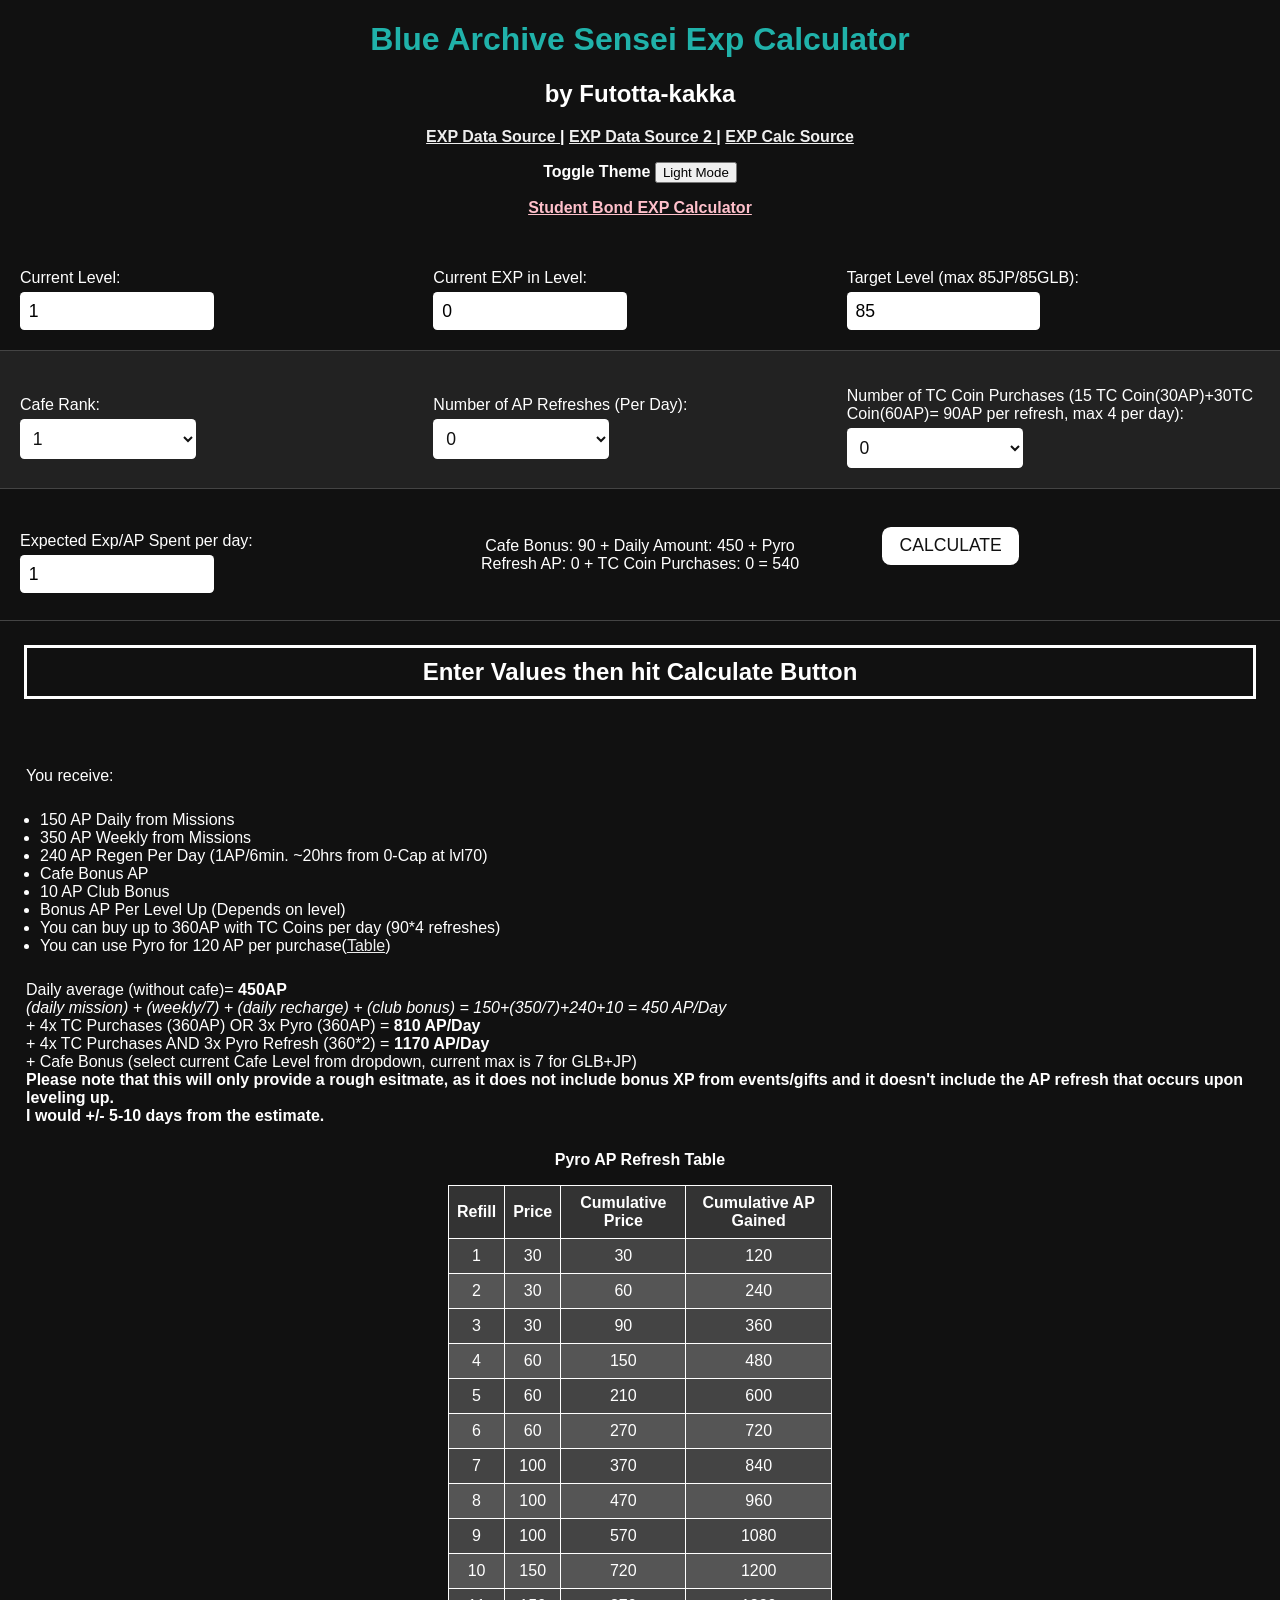
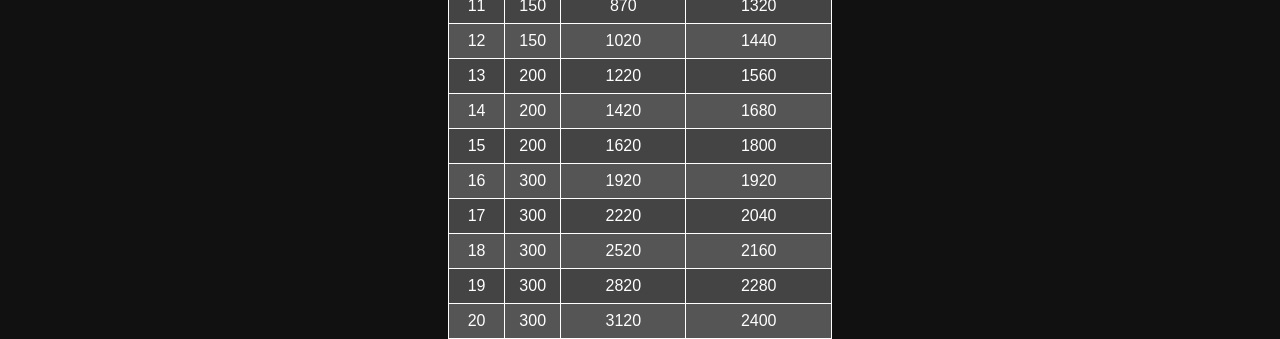
==== expcalc.html @ 9d9cb0b3 "Update expcalc.html" ====
<!DOCTYPE html>
<html>

<head>
   <meta charset="UTF-8">
   <title>BA Sensei Exp Calculator</title>
   <link id="theme-style" rel="stylesheet" type="text/css" href="css/darktheme.css">
   <link rel="apple-touch-icon" sizes="180x180" href="img/apple-touch-icon.png">
   <link rel="icon" type="image/png" sizes="32x32" href="img/favicon-32x32.png">
   <link rel="icon" type="image/png" sizes="16x16" href="img/favicon-16x16.png">
   <link rel="manifest" href="img/site.webmanifest">
</head>

<body>
   <h1 style="color: lightseagreen">Blue Archive Sensei Exp Calculator</h1>
   <h2>by Futotta-kakka</h2>
   <h3><a href="https://github.com/aizawey479/ba-data"> EXP Data Source </a> | <a href="https://bluearchive.wikiru.jp/?%E7%B5%8C%E9%A8%93%E5%80%A4%E8%A1%A8"> EXP Data Source 2 </a> | <a
         href="https://github.com/Futottakakka/bluearchive-expcalc/tree/main"> EXP Calc Source </a></h3>
   <h3>Toggle Theme <button id="theme-toggle">Light Mode</button></h3>
   <h3><a href="bondEXPCalc.html" style="color: pink">Student Bond EXP Calculator</a></h3>
   <form>
      <div class="form-group">
         <div>
            <label for="currentLevel">Current Level:</label>
            <input type="number" id="currentLevel" name="currentLevel" min="1" max="84" value="1">
         </div>
         <div>
            <label for="currentLevelExp">Current EXP in Level:</label>
            <input type="number" id="currentLevelExp" name="currentLevelExp" min="0" max="9459" value="0">
         </div>
         <div>
            <label for="targetLevel">Target Level (max 85JP/85GLB):</label>
            <input type="number" id="targetLevel" name="targetLevel" max="87" min="2" value="85">
         </div>
      </div>
      <div class="form-group">
         <div>
            <label for="cafeRank">Cafe Rank:</label>
            <select id="cafeRank" name="cafeRank" onchange="updateExpPerDay()">
               <option value="90">1</option>
               <option value="150">2</option>
               <option value="220">3</option>
               <option value="300">4</option>
               <option value="390">5</option>
               <option value="460">6</option>
               <option value="530">7</option>
               <option value="600">8 (current max)</option>
               <option value="670">9</option>
               <option value="740">10</option>
            </select>
         </div>
         <div>
            <label for="numApRefreshes">Number of AP Refreshes (Per Day):</label>
            <select id="numApRefreshes" name="numApRefreshes" onchange="updateExpPerDay()">
               <option value="0">0</option>
               <option value="120">1</option>
               <option value="240">2</option>
               <option value="360">3</option>
               <option value="480">4</option>
               <option value="600">5</option>
               <option value="720">6</option>
               <option value="840">7</option>
               <option value="960">8</option>
               <option value="1080">9</option>
               <option value="1200">10</option>
               <option value="1320">11</option>
               <option value="1440">12</option>
               <option value="1560">13</option>
               <option value="1680">14</option>
               <option value="1800">15</option>
               <option value="1920">16</option>
               <option value="2040">17</option>
               <option value="2160">18</option>
               <option value="2280">19</option>
               <option value="2400">20</option>
            </select>
         </div>
         <div>
            <label for="TCCoinAP">Number of TC Coin Purchases (15 TC Coin(30AP)+30TC Coin(60AP)= 90AP per refresh, max 4
               per day):</label>
            <select id="TCCoinAP" name="TCCoinAP" onchange="updateExpPerDay()">
               <option value="0">0</option>
               <option value="90">1</option>
               <option value="180">2</option>
               <option value="270">3</option>
               <option value="360">4</option>
            </select>
         </div>
      </div>
      <div class="form-group">
         <div>
            <label for="expPerDay">Expected Exp/AP Spent per day:</label>
            <input type="number" id="expPerDay" name="expPerDay" min="0" max="9999" value="1">
         </div>
         <div>
            <p id="calculationDetails"></p>
         </div>
         <div>
            <input type="button" value="Calculate" onclick="calculateXP()"></br>
         </div>
      </div>
      <p id="expNeeded"> <b> Enter Values then hit Calculate Button </b> </p>
      </br>
      <p id="details">
         You receive:
      <ul>
         <li>150 AP Daily from Missions</li>
         <li>350 AP Weekly from Missions</li>
         <li>240 AP Regen Per Day (1AP/6min. ~20hrs from 0-Cap at lvl70)</li>
         <li>Cafe Bonus AP</li>
         <li>10 AP Club Bonus</li>
         <li>Bonus AP Per Level Up (Depends on level)</li>
         <li>You can buy up to 360AP with TC Coins per day (90*4 refreshes)</li>
         <li> You can use Pyro for 120 AP per purchase(<a href="#pyro-ap-table">Table</a>)</li>
      </ul>
      </p>
      <p id="details">
         Daily average (without cafe)= <b>450AP</b></br>
         <i>(daily mission) + (weekly/7) + (daily recharge) + (club bonus) = 150+(350/7)+240+10 = 450 AP/Day</i> </br>
         + 4x TC Purchases (360AP) OR 3x Pyro (360AP) = <b>810 AP/Day</b> </br>
         + 4x TC Purchases AND 3x Pyro Refresh (360*2) = <b>1170 AP/Day</b></br>
         + Cafe Bonus (select current Cafe Level from dropdown, current max is 7 for GLB+JP)</b></br>
         <b>Please note that this will only provide a rough esitmate, as it does not include bonus XP from events/gifts
            and
            it doesn't include the AP refresh that occurs upon leveling up.</br>
            I would +/- 5-10 days from the estimate.</b>
      </p>
      <h3 id="pyro-ap-table"> Pyro AP Refresh Table </h3>
      <table>
         <thead>
            <tr>
               <th>Refill</th>
               <th>Price</th>
               <th>Cumulative Price</th>
               <th>Cumulative AP Gained</th>
            </tr>
         </thead>
         <tbody>
            <tr>
               <td>1</td>
               <td>30</td>
               <td>30</td>
               <td>120</td>
            </tr>
            <tr>
               <td>2</td>
               <td>30</td>
               <td>60</td>
               <td>240</td>
            </tr>
            <tr>
               <td>3</td>
               <td>30</td>
               <td>90</td>
               <td>360</td>
            </tr>
            <tr>
               <td>4</td>
               <td>60</td>
               <td>150</td>
               <td>480</td>
            </tr>
            <tr>
               <td>5</td>
               <td>60</td>
               <td>210</td>
               <td>600</td>
            </tr>
            <tr>
               <td>6</td>
               <td>60</td>
               <td>270</td>
               <td>720</td>
            </tr>
            <tr>
               <td>7</td>
               <td>100</td>
               <td>370</td>
               <td>840</td>
            </tr>
            <tr>
               <td>8</td>
               <td>100</td>
               <td>470</td>
               <td>960</td>
            </tr>
            <tr>
               <td>9</td>
               <td>100</td>
               <td>570</td>
               <td>1080</td>
            </tr>
            <tr>
               <td>10</td>
               <td>150</td>
               <td>720</td>
               <td>1200</td>
            </tr>
            <tr>
               <td>11</td>
               <td>150</td>
               <td>870</td>
               <td>1320</td>
            </tr>
            <tr>
               <td>12</td>
               <td>150</td>
               <td>1020</td>
               <td>1440</td>
            </tr>
            <tr>
               <td>13</td>
               <td>200</td>
               <td>1220</td>
               <td>1560</td>
            </tr>
            <tr>
               <td>14</td>
               <td>200</td>
               <td>1420</td>
               <td>1680</td>
            </tr>
            <tr>
               <td>15</td>
               <td>200</td>
               <td>1620</td>
               <td>1800</td>
            </tr>
            <tr>
               <td>16</td>
               <td>300</td>
               <td>1920</td>
               <td>1920</td>
            </tr>
            <tr>
               <td>17</td>
               <td>300</td>
               <td>2220</td>
               <td>2040</td>
            </tr>
            <tr>
               <td>18</td>
               <td>300</td>
               <td>2520</td>
               <td>2160</td>
            </tr>
            <tr>
               <td>19</td>
               <td>300</td>
               <td>2820</td>
               <td>2280</td>
            </tr>
            <tr>
               <td>20</td>
               <td>300</td>
               <td>3120</td>
               <td>2400</td>
            </tr>
         </tbody>
      </table>
   </form>
   <script src="scripts/calc.js"></script>
</body>

</html>
---- css/darktheme.css ----
body {
    background-color: #111;
    color: #fff;
    font-family: Arial, sans-serif;
    margin: 0;
    padding: 0;
    margin: 0 auto;
    max-width: 1280px;
}

select {
    font-size: 1.1em;
    padding: 0.5em;
    border: none;
    border-radius: 0.25em;
    background-color: #fff;
    color: #111;
    width: 10em;
    cursor: pointer;
}

.tab {
    padding: 10px;
    border: 1px solid #ccc;
    cursor: pointer;
}

.active {
    background-color: #ccc;
}

.content {
    display: none;
}

.content.active {
    display: block;
}

a {
    color: #eee
}

h1 {
    font-size: 2em;
    text-align: center;
}

h2 {
    font-size: 1.5em;
    text-align: center;
}

h3 {
    font-size: 1em;
    text-align: center;
}

h4 {
    font-size: .85em;
    text-align: center;
}

.form-group {
    display: flex;
    flex-direction: row;
    justify-content: space-between;
    align-items: center;
    border-bottom: 1px solid #444;
    padding: 20px 20px;
}

.form-group:nth-child(even) {
    background-color: #222;
}

.form-group>div {
    flex-basis: 33.33%;
}

.form-group label {
    display: block;
    margin-bottom: 5px;
}

label {
    display: inline-block;
    margin: 1em 0 0.5em;
}

input[type="number"] {
    border-radius: 0.25em;
    border: none;
    padding: 0.5em;
    font-size: 1.1em;
    width: 10em;
}

input[type="button"] {
    background-color: #fff;
    border: none;
    border-radius: 0.5em;
    color: #111;
    cursor: pointer;
    font-size: 1.1em;
    margin: 1em 2em 2em 2em;
    padding: 0.5em 1em;
    text-transform: uppercase;
}

input[type="button"]:hover {
    background-color: #ddd;
}

#expNeeded {
    font-size: 1.5em;
    margin: 1em;
    padding: 10px 10px 10px 10px;
    text-align: center;
    border: solid;
}

#details {
    font-size: 1em;
    margin: 1em;
    padding: 10px 10px 10px 10px
}

#calculationDetails {
    font-size: 1em;
    margin: 1em;
    padding: 10px 10px 10px 10px;
    text-align: center;
}

table {
    border-collapse: collapse;
    margin: 1rem 0;
    background-color: #444;
    color: #fff;
    width: 30%;
    margin: 0 auto;
}

th,
td {
    padding: 0.5rem;
    border: 1px solid #fff;
    text-align: center;
}

th {
    background-color: #333;
}

tr:nth-child(even) {
    background-color: #555;
}
.gift-item {
    text-align: center;
}
.gift-item img {
    display: block;
    margin: 0 auto;
}
.gift-item p {
    margin: 0;
}
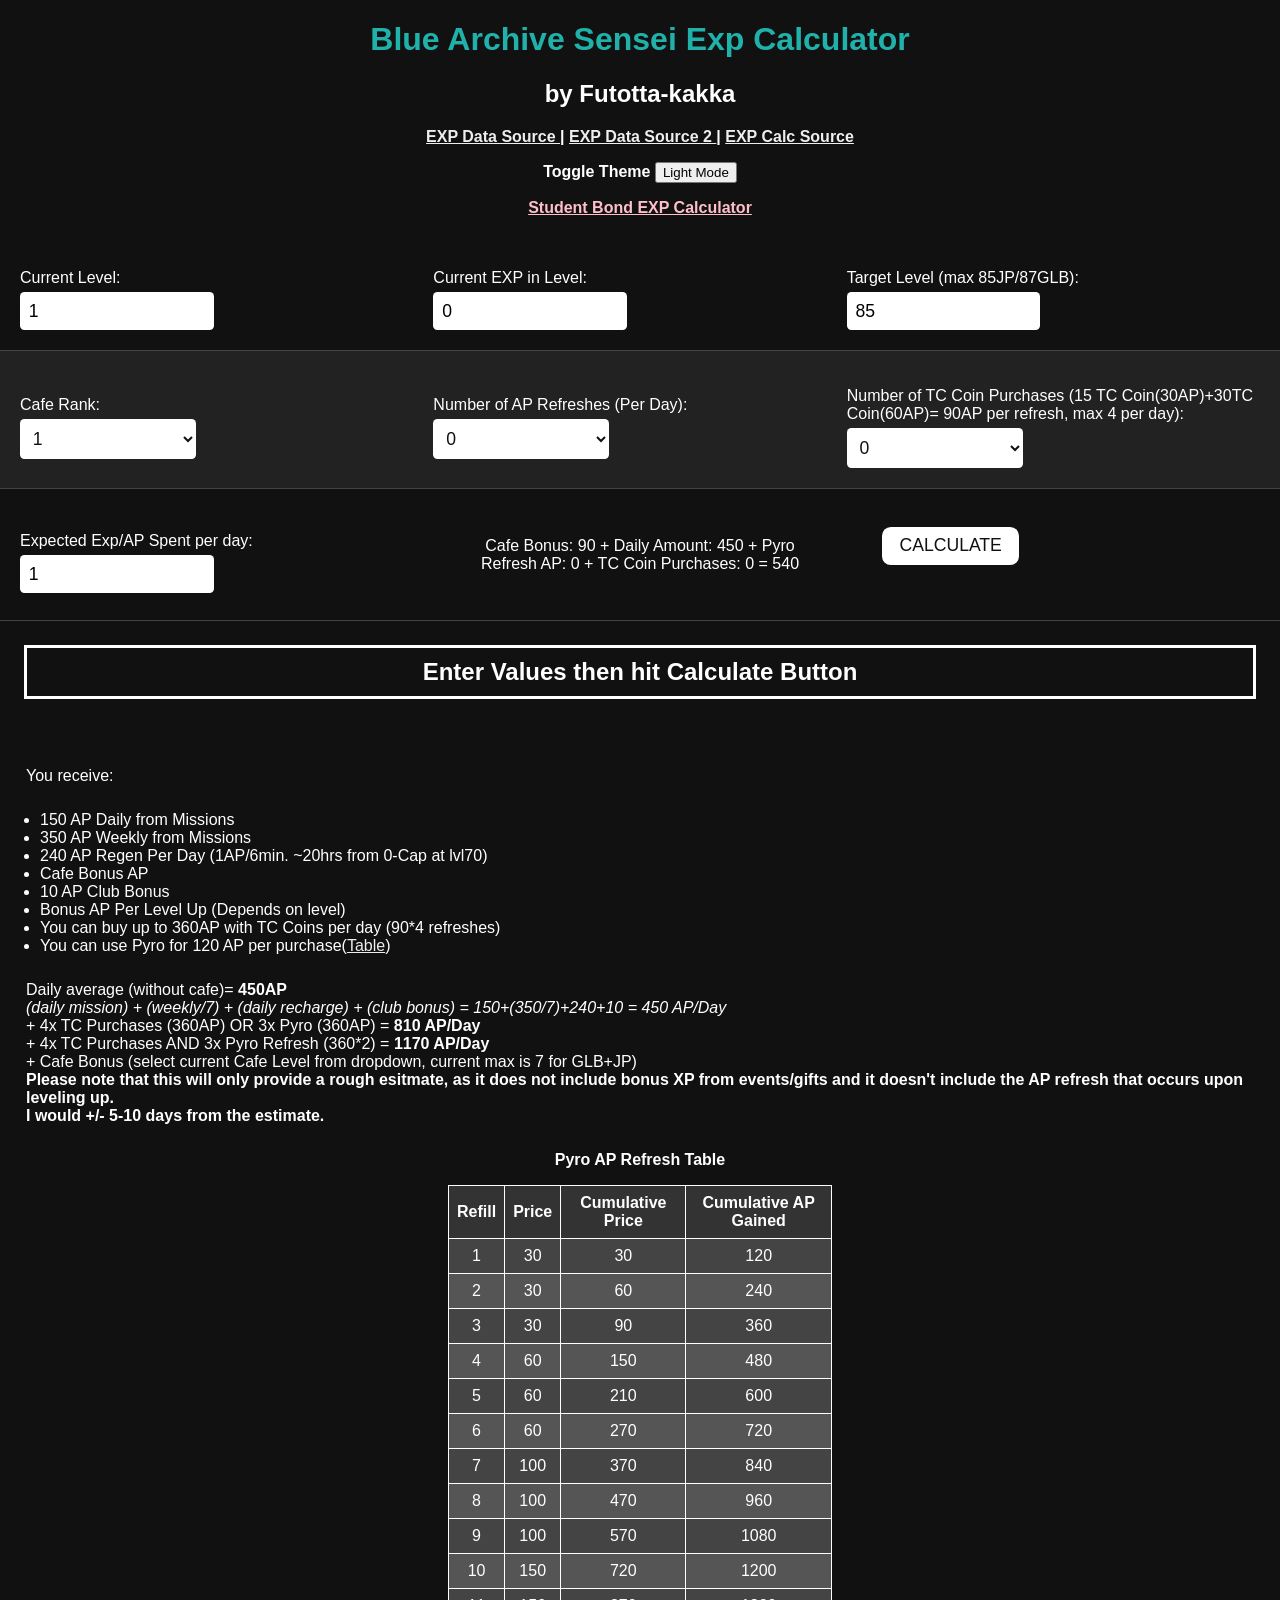
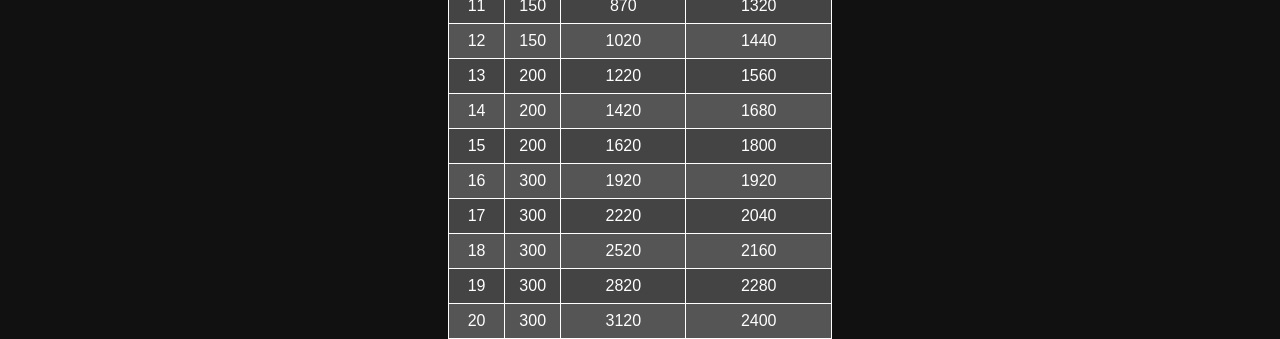
==== commit 039b5809: "Update expcalc.html" ====
--- a/expcalc.html
+++ b/expcalc.html
@@ -29,7 +29,7 @@
             <input type="number" id="currentLevelExp" name="currentLevelExp" min="0" max="9459" value="0">
          </div>
          <div>
-            <label for="targetLevel">Target Level (max 85JP/85GLB):</label>
+            <label for="targetLevel">Target Level (max 85JP/87GLB):</label>
             <input type="number" id="targetLevel" name="targetLevel" max="87" min="2" value="85">
          </div>
       </div>
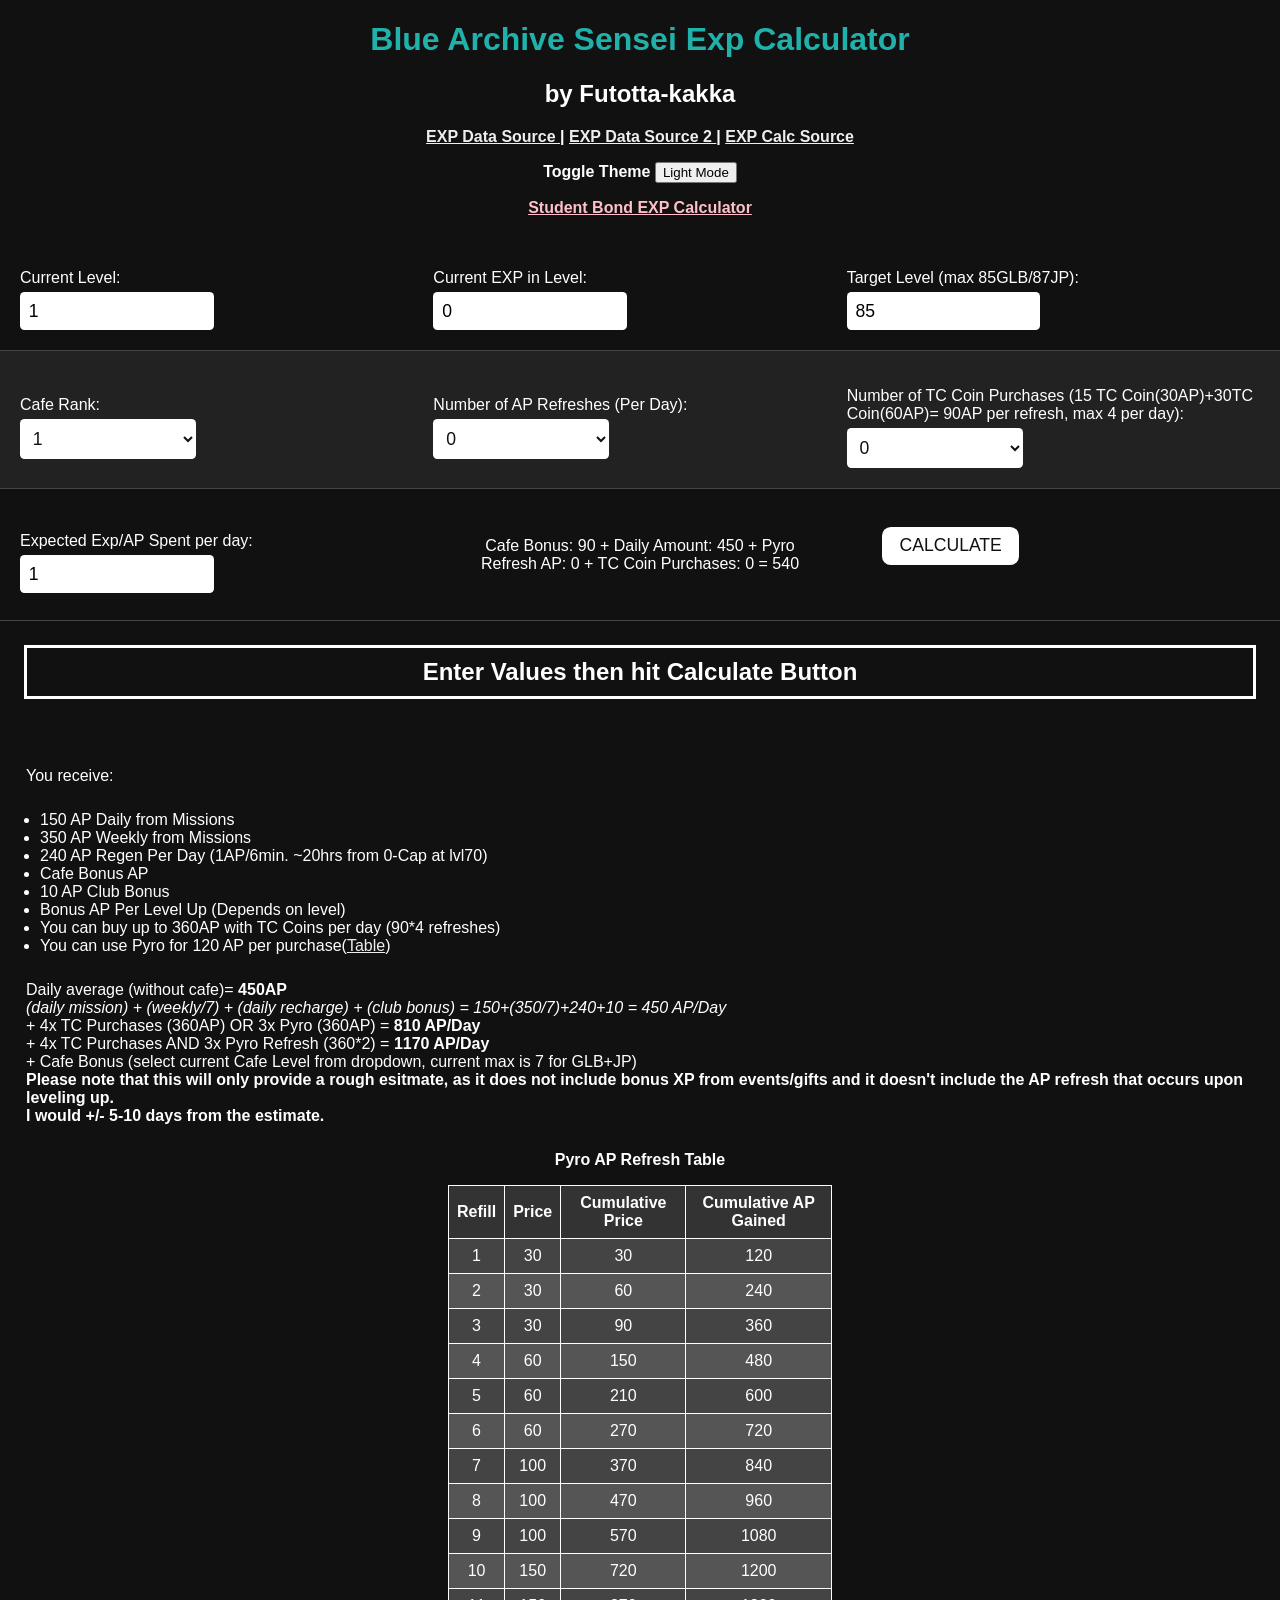
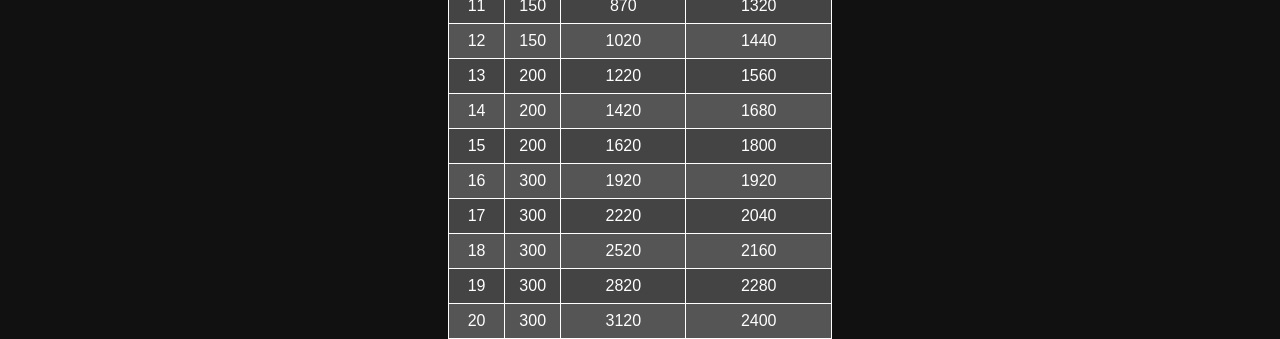
==== commit 06b1b2b7: "Update expcalc.html Dyslexia" ====
--- a/expcalc.html
+++ b/expcalc.html
@@ -29,7 +29,7 @@
             <input type="number" id="currentLevelExp" name="currentLevelExp" min="0" max="9459" value="0">
          </div>
          <div>
-            <label for="targetLevel">Target Level (max 85JP/87GLB):</label>
+            <label for="targetLevel">Target Level (max 85GLB/87JP):</label>
             <input type="number" id="targetLevel" name="targetLevel" max="87" min="2" value="85">
          </div>
       </div>
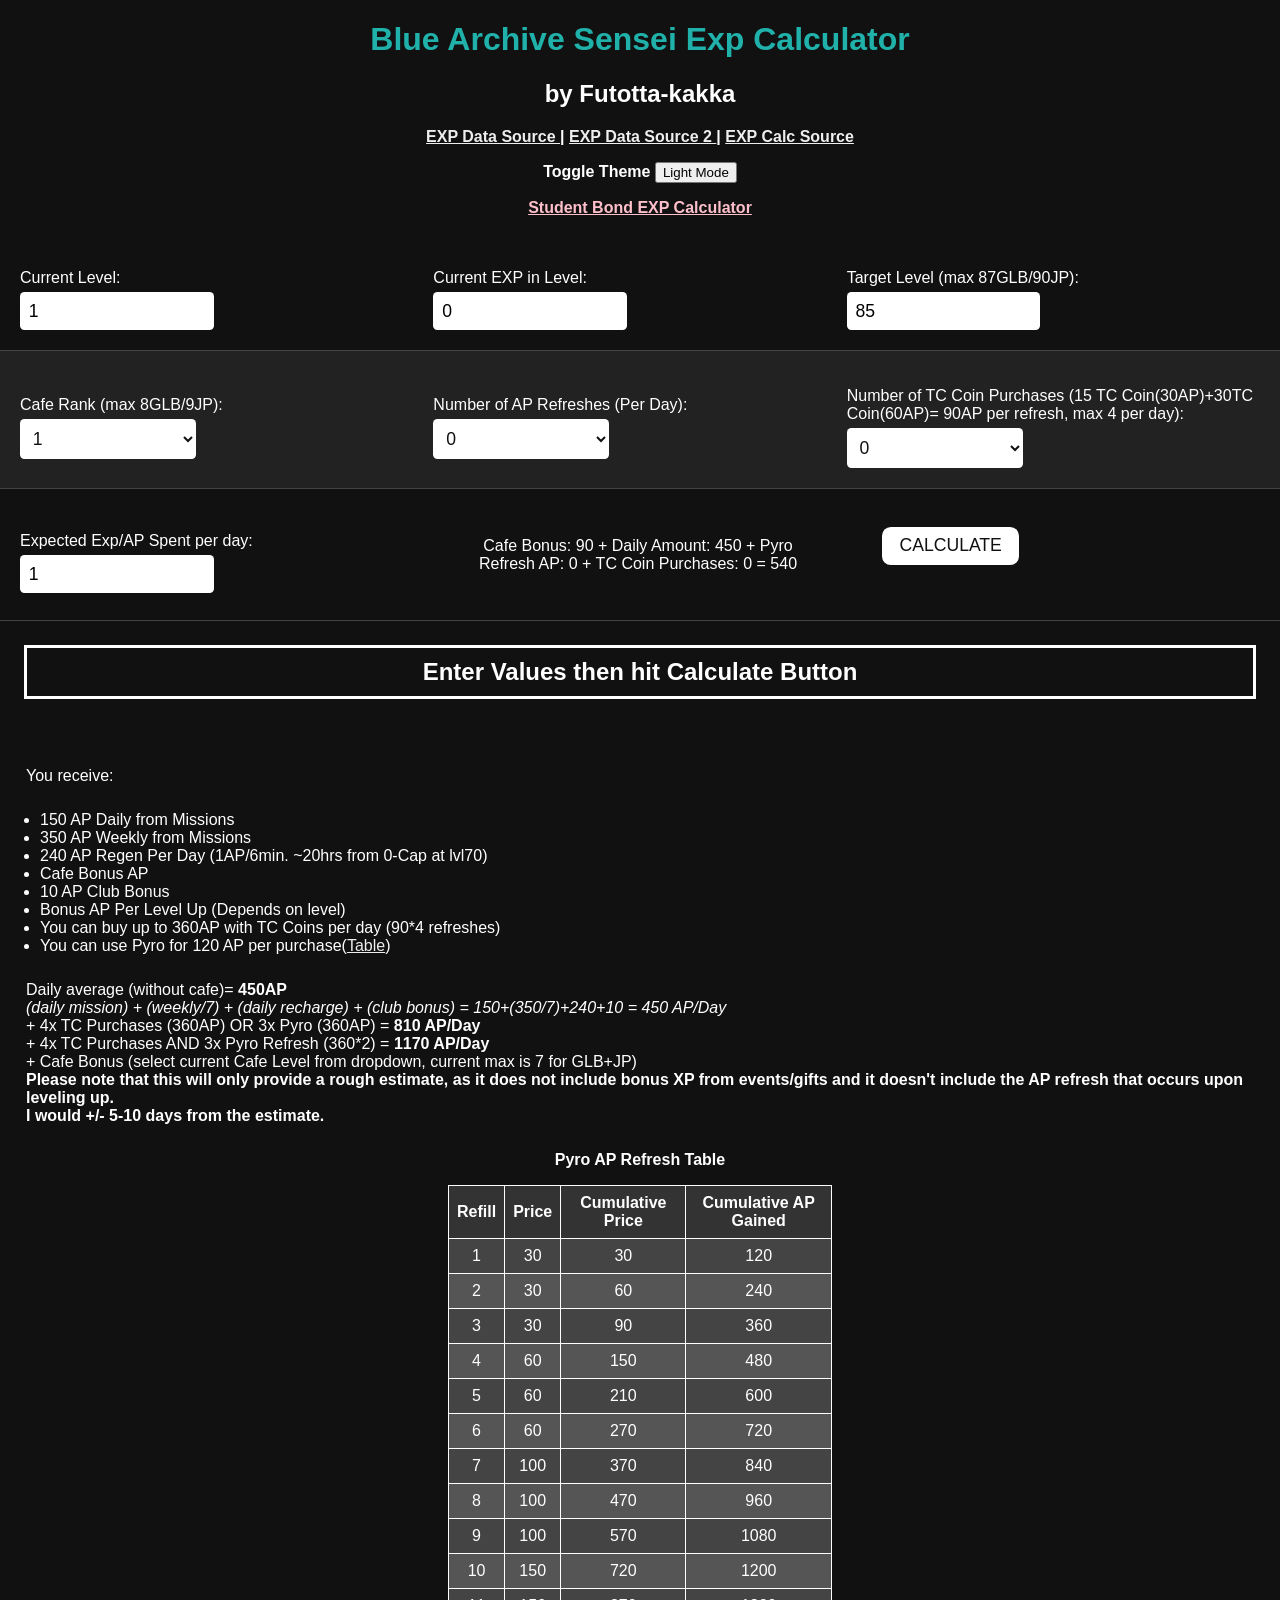
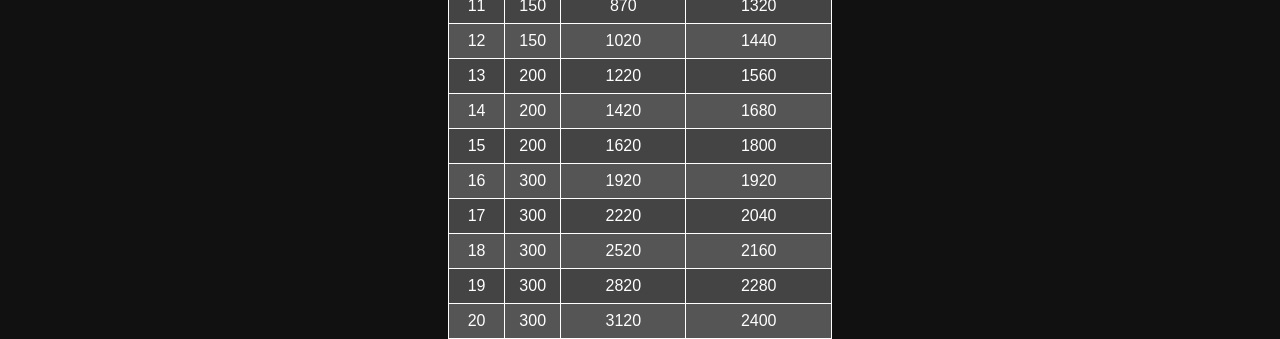
==== commit 1d7b32c1: "Added levels 88-90 for JP fixed a stray typo too" ====
--- a/expcalc.html
+++ b/expcalc.html
@@ -29,13 +29,13 @@
             <input type="number" id="currentLevelExp" name="currentLevelExp" min="0" max="9459" value="0">
          </div>
          <div>
-            <label for="targetLevel">Target Level (max 85GLB/87JP):</label>
-            <input type="number" id="targetLevel" name="targetLevel" max="87" min="2" value="85">
+            <label for="targetLevel">Target Level (max 87GLB/90JP):</label>
+            <input type="number" id="targetLevel" name="targetLevel" max="90" min="2" value="85">
          </div>
       </div>
       <div class="form-group">
          <div>
-            <label for="cafeRank">Cafe Rank:</label>
+            <label for="cafeRank">Cafe Rank (max 8GLB/9JP):</label>
             <select id="cafeRank" name="cafeRank" onchange="updateExpPerDay()">
                <option value="90">1</option>
                <option value="150">2</option>
@@ -44,8 +44,8 @@
                <option value="390">5</option>
                <option value="460">6</option>
                <option value="530">7</option>
-               <option value="600">8 (current max)</option>
-               <option value="670">9</option>
+               <option value="600">8 (GLB max)</option>
+               <option value="670">9 (JP max)</option>
                <option value="740">10</option>
             </select>
          </div>
@@ -120,7 +120,7 @@
          + 4x TC Purchases (360AP) OR 3x Pyro (360AP) = <b>810 AP/Day</b> </br>
          + 4x TC Purchases AND 3x Pyro Refresh (360*2) = <b>1170 AP/Day</b></br>
          + Cafe Bonus (select current Cafe Level from dropdown, current max is 7 for GLB+JP)</b></br>
-         <b>Please note that this will only provide a rough esitmate, as it does not include bonus XP from events/gifts
+         <b>Please note that this will only provide a rough estimate, as it does not include bonus XP from events/gifts
             and
             it doesn't include the AP refresh that occurs upon leveling up.</br>
             I would +/- 5-10 days from the estimate.</b>
--- a/css/darktheme.css
+++ b/css/darktheme.css
@@ -156,13 +156,36 @@
 tr:nth-child(even) {
     background-color: #555;
 }
+
 .gift-item {
     text-align: center;
 }
+
 .gift-item img {
     display: block;
     margin: 0 auto;
 }
+
 .gift-item p {
     margin: 0;
+}
+
+@keyframes highlightResult {
+    from {
+        background-color: #f2f2f2;
+    }
+
+    to {
+        background-color: transparent;
+    }
+}
+
+.highlight {
+    animation: highlightResult 1.5s forwards;
+}
+
+#calculationDetails, #optimalGifts {
+    display: inline-block;
+    vertical-align: top;
+    margin-right: 20px;
 }
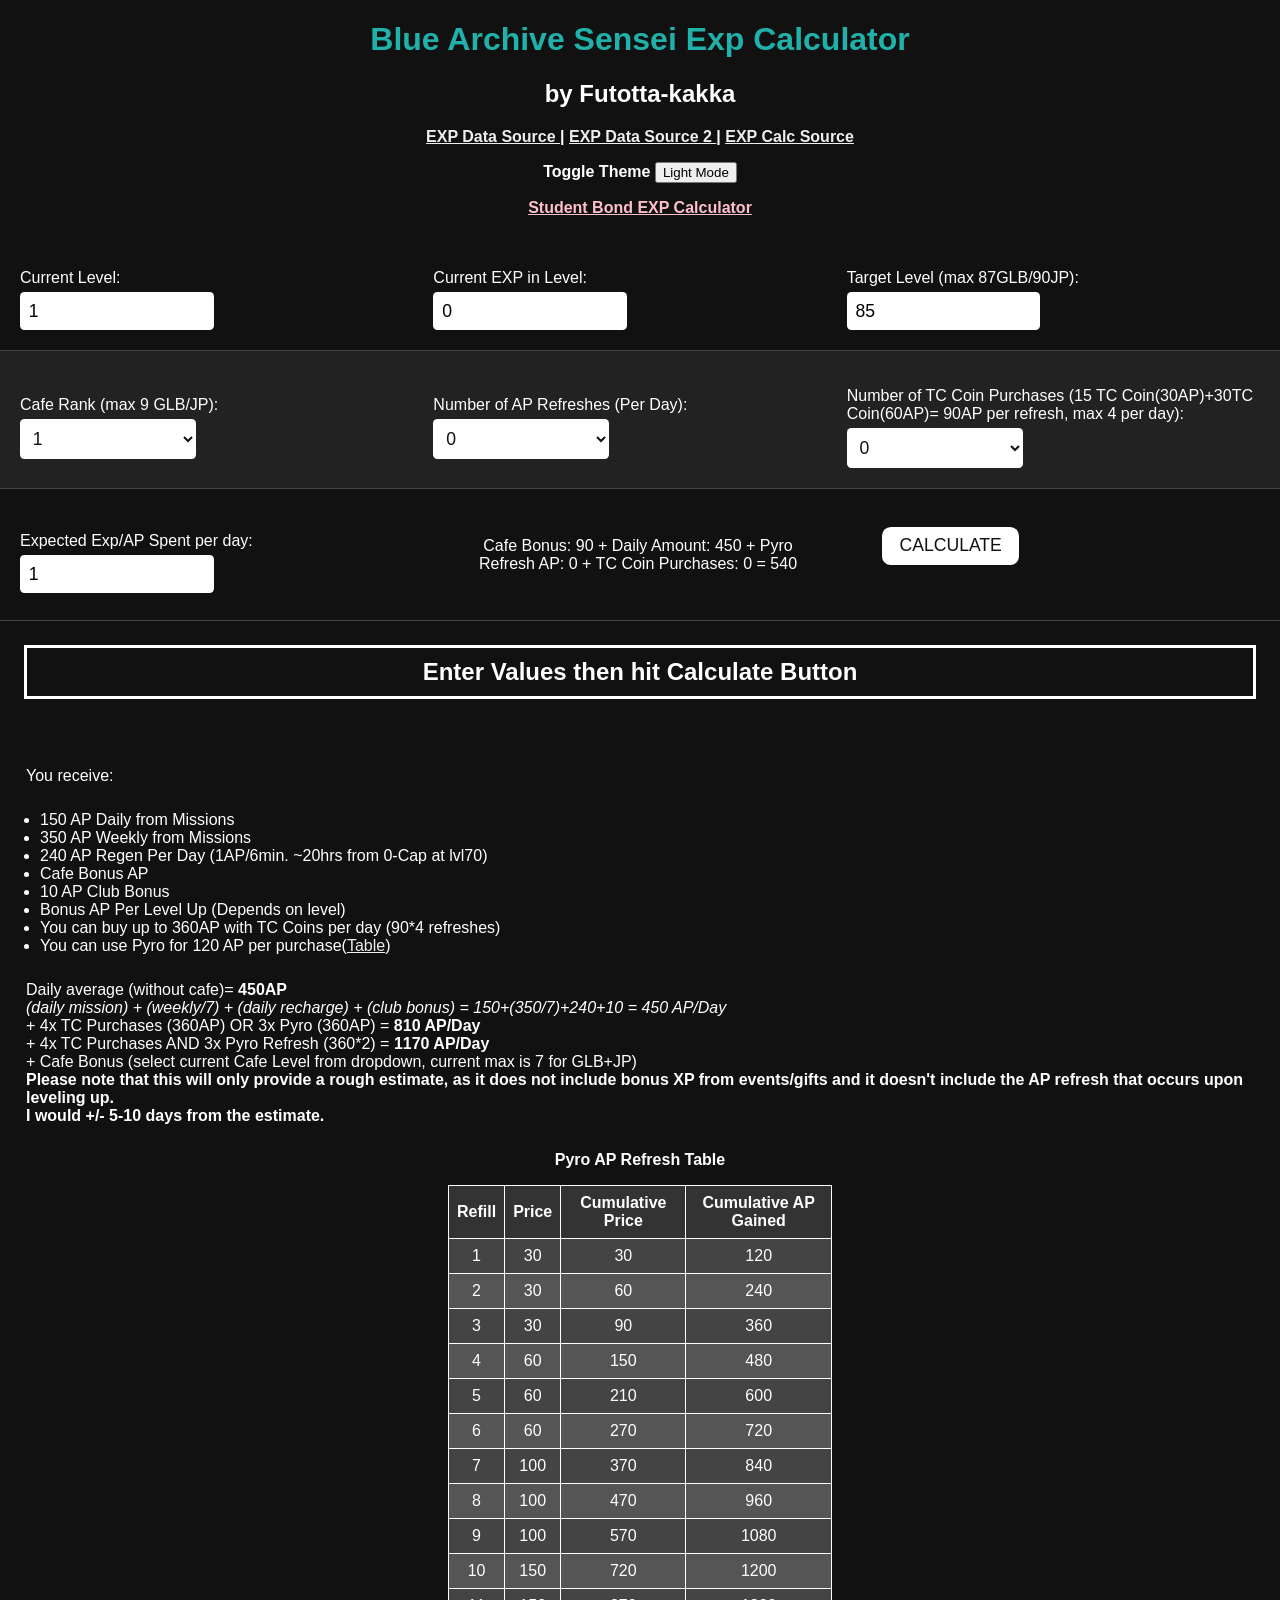
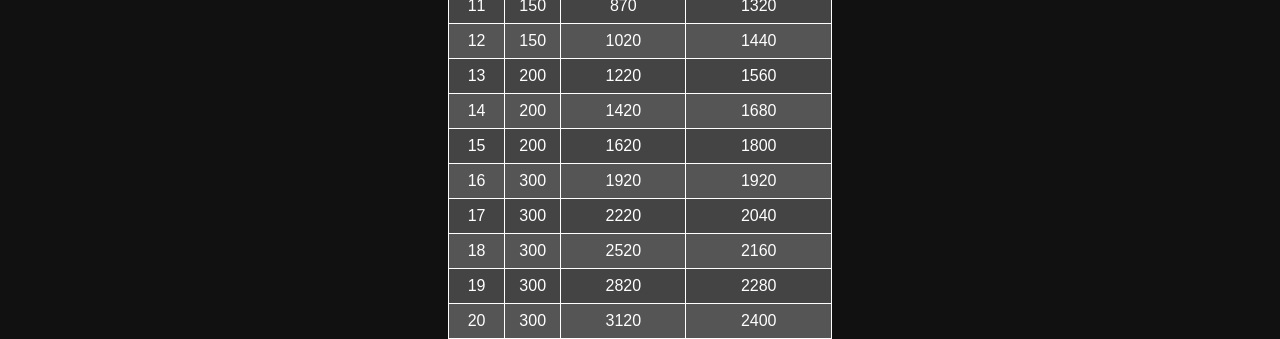
==== commit f249a74d: "Update expcalc.html Adjusted cafe level for GLB to 9" ====
--- a/expcalc.html
+++ b/expcalc.html
@@ -35,7 +35,7 @@
       </div>
       <div class="form-group">
          <div>
-            <label for="cafeRank">Cafe Rank (max 8GLB/9JP):</label>
+            <label for="cafeRank">Cafe Rank (max 9 GLB/JP):</label>
             <select id="cafeRank" name="cafeRank" onchange="updateExpPerDay()">
                <option value="90">1</option>
                <option value="150">2</option>
@@ -44,8 +44,8 @@
                <option value="390">5</option>
                <option value="460">6</option>
                <option value="530">7</option>
-               <option value="600">8 (GLB max)</option>
-               <option value="670">9 (JP max)</option>
+               <option value="600">8</option>
+               <option value="670">9 (GLB/JP max)</option>
                <option value="740">10</option>
             </select>
          </div>
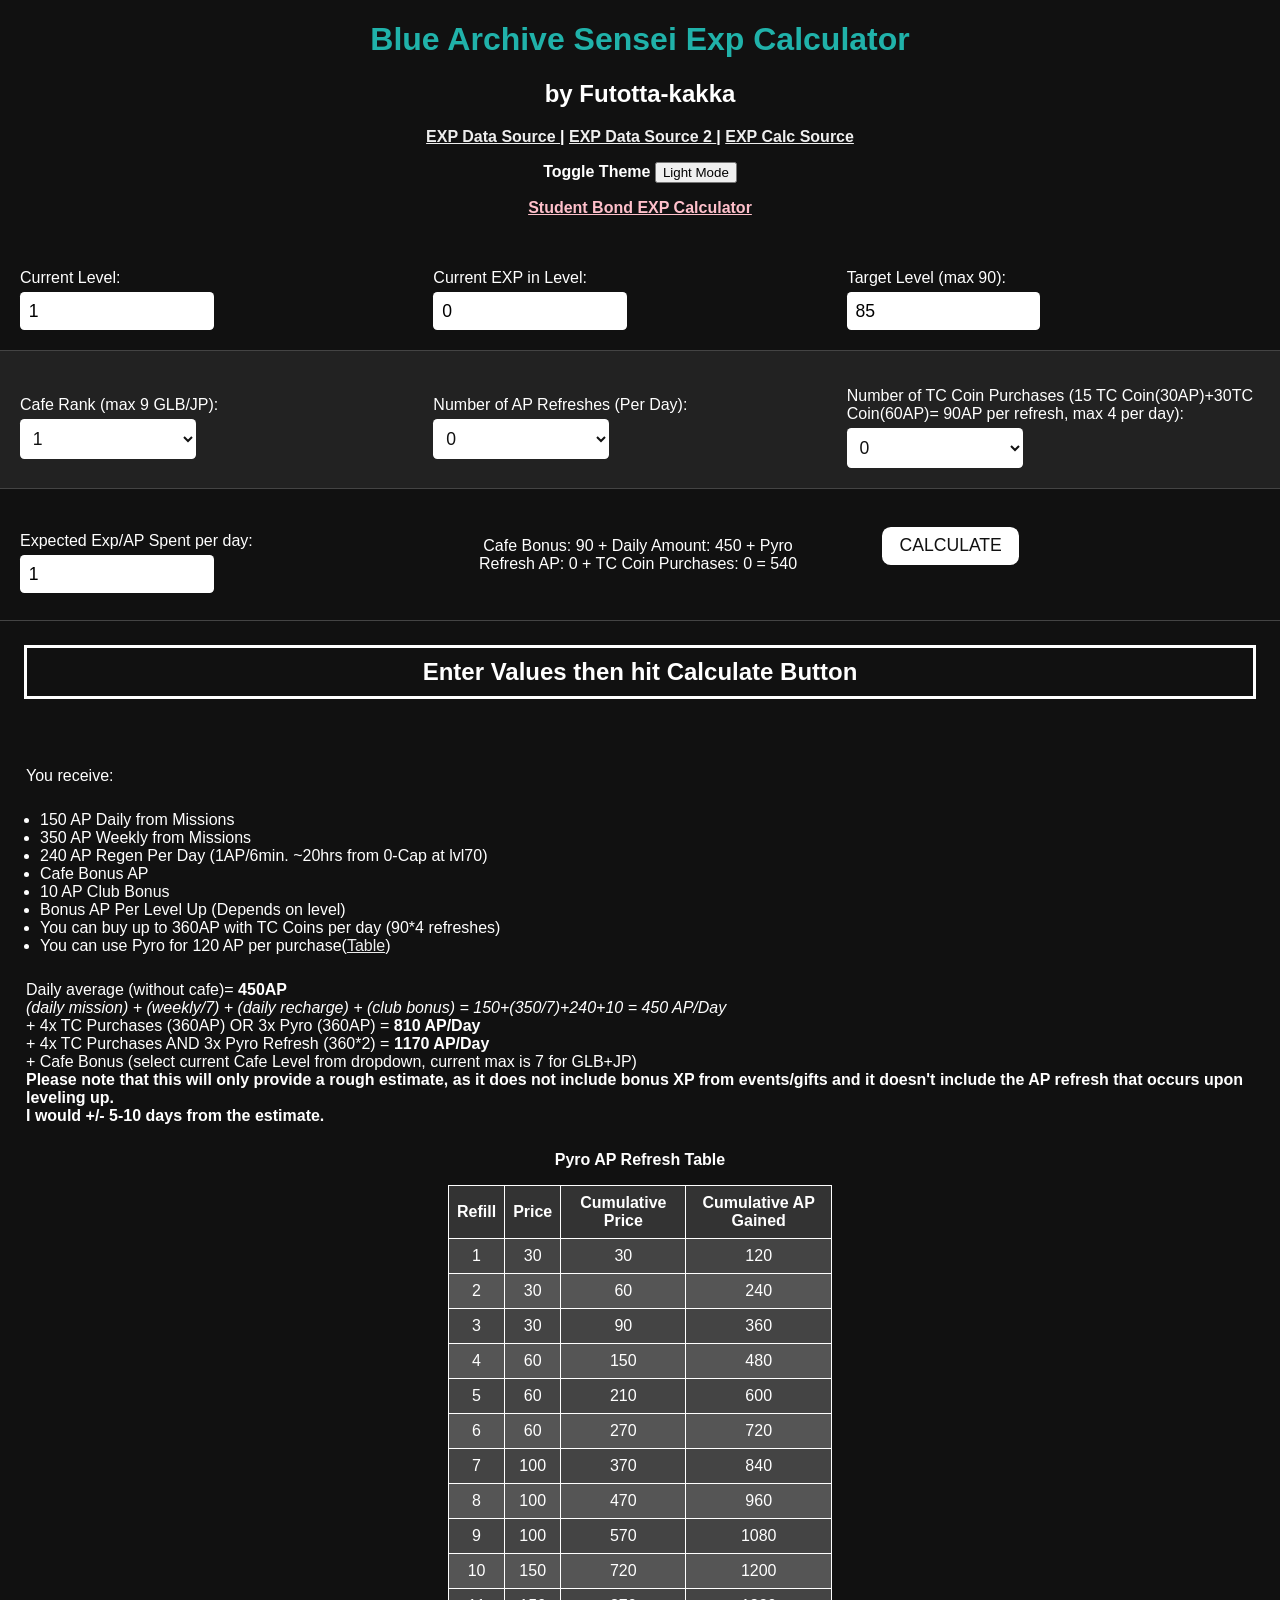
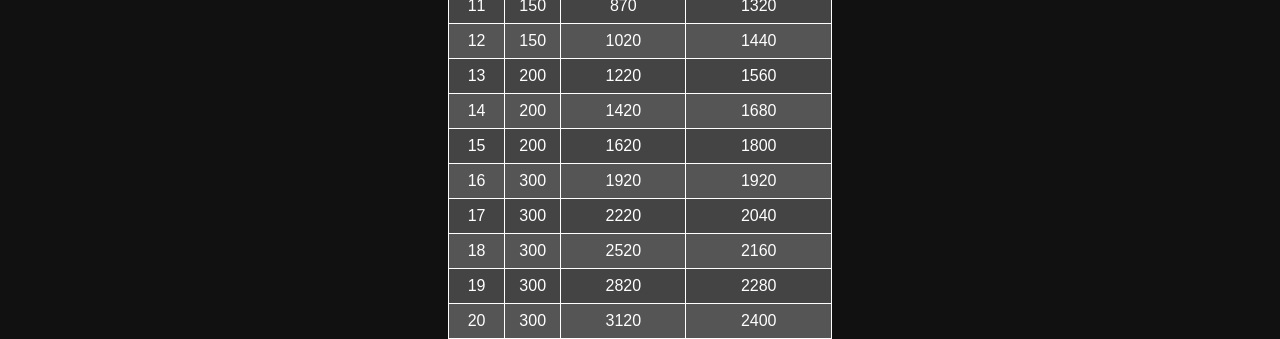
==== commit f28c5b7b: "Update expcalc.html lvl 90 global" ====
--- a/expcalc.html
+++ b/expcalc.html
@@ -29,7 +29,7 @@
             <input type="number" id="currentLevelExp" name="currentLevelExp" min="0" max="9459" value="0">
          </div>
          <div>
-            <label for="targetLevel">Target Level (max 87GLB/90JP):</label>
+            <label for="targetLevel">Target Level (max 90):</label>
             <input type="number" id="targetLevel" name="targetLevel" max="90" min="2" value="85">
          </div>
       </div>
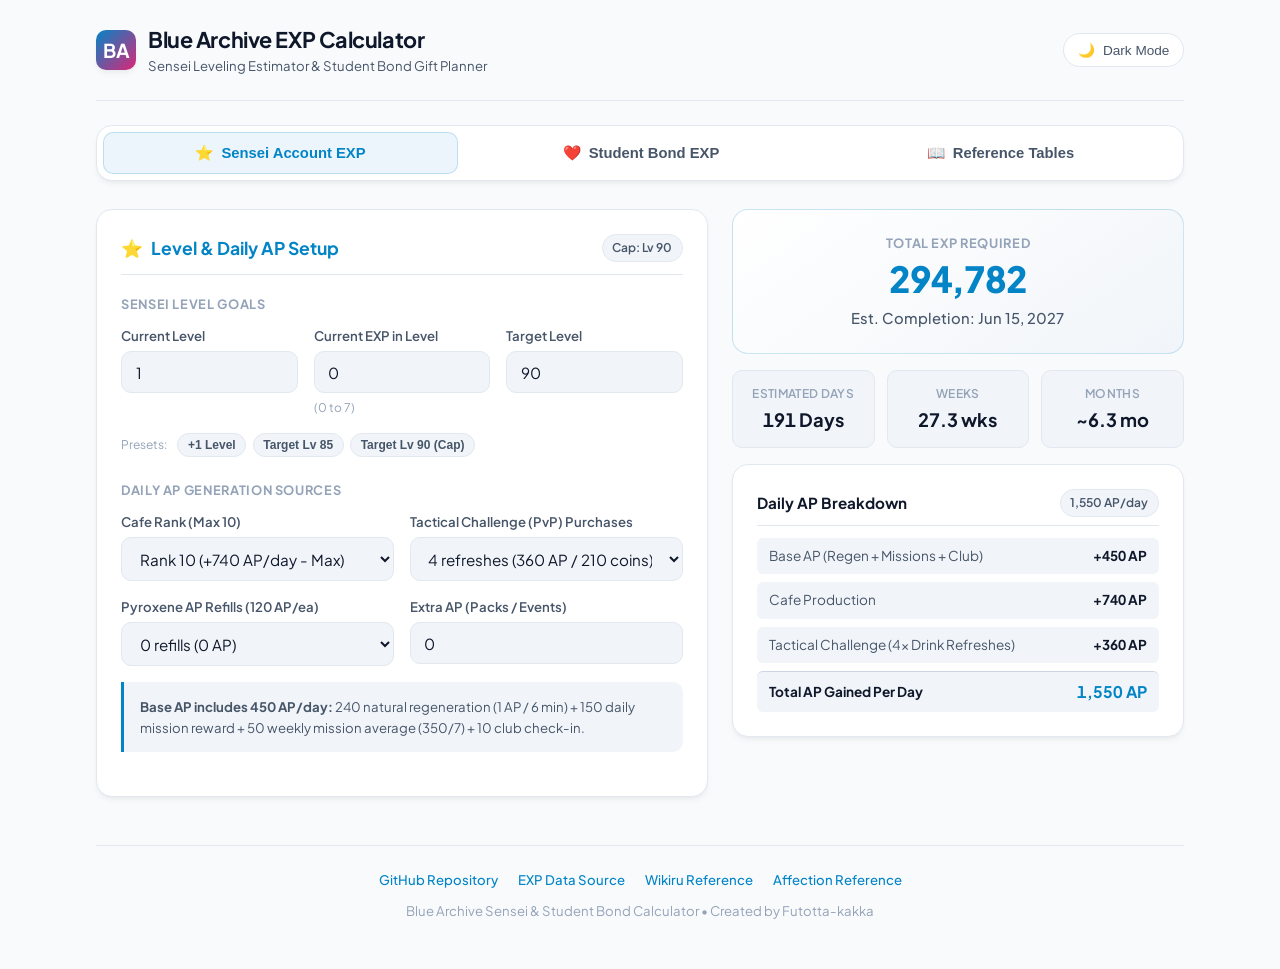
==== commit 8e56265b: "Overhaul UI/UX and modernize Blue Archive EXP & Bond Calculator - Modernize UI to sleek minimalist K" ====
--- a/expcalc.html
+++ b/expcalc.html
@@ -1,265 +1,14 @@
 <!DOCTYPE html>
-<html>
-
+<html lang="en">
 <head>
-   <meta charset="UTF-8">
-   <title>BA Sensei Exp Calculator</title>
-   <link id="theme-style" rel="stylesheet" type="text/css" href="css/darktheme.css">
-   <link rel="apple-touch-icon" sizes="180x180" href="img/apple-touch-icon.png">
-   <link rel="icon" type="image/png" sizes="32x32" href="img/favicon-32x32.png">
-   <link rel="icon" type="image/png" sizes="16x16" href="img/favicon-16x16.png">
-   <link rel="manifest" href="img/site.webmanifest">
+  <meta charset="UTF-8">
+  <meta http-equiv="refresh" content="0; url=index.html#sensei">
+  <title>Redirecting to Blue Archive EXP Calculator...</title>
+  <script>
+    window.location.replace("index.html#sensei");
+  </script>
 </head>
-
-<body>
-   <h1 style="color: lightseagreen">Blue Archive Sensei Exp Calculator</h1>
-   <h2>by Futotta-kakka</h2>
-   <h3><a href="https://github.com/aizawey479/ba-data"> EXP Data Source </a> | <a href="https://bluearchive.wikiru.jp/?%E7%B5%8C%E9%A8%93%E5%80%A4%E8%A1%A8"> EXP Data Source 2 </a> | <a
-         href="https://github.com/Futottakakka/bluearchive-expcalc/tree/main"> EXP Calc Source </a></h3>
-   <h3>Toggle Theme <button id="theme-toggle">Light Mode</button></h3>
-   <h3><a href="bondEXPCalc.html" style="color: pink">Student Bond EXP Calculator</a></h3>
-   <form>
-      <div class="form-group">
-         <div>
-            <label for="currentLevel">Current Level:</label>
-            <input type="number" id="currentLevel" name="currentLevel" min="1" max="84" value="1">
-         </div>
-         <div>
-            <label for="currentLevelExp">Current EXP in Level:</label>
-            <input type="number" id="currentLevelExp" name="currentLevelExp" min="0" max="9459" value="0">
-         </div>
-         <div>
-            <label for="targetLevel">Target Level (max 90):</label>
-            <input type="number" id="targetLevel" name="targetLevel" max="90" min="2" value="85">
-         </div>
-      </div>
-      <div class="form-group">
-         <div>
-            <label for="cafeRank">Cafe Rank (max 9 GLB/JP):</label>
-            <select id="cafeRank" name="cafeRank" onchange="updateExpPerDay()">
-               <option value="90">1</option>
-               <option value="150">2</option>
-               <option value="220">3</option>
-               <option value="300">4</option>
-               <option value="390">5</option>
-               <option value="460">6</option>
-               <option value="530">7</option>
-               <option value="600">8</option>
-               <option value="670">9 (GLB/JP max)</option>
-               <option value="740">10</option>
-            </select>
-         </div>
-         <div>
-            <label for="numApRefreshes">Number of AP Refreshes (Per Day):</label>
-            <select id="numApRefreshes" name="numApRefreshes" onchange="updateExpPerDay()">
-               <option value="0">0</option>
-               <option value="120">1</option>
-               <option value="240">2</option>
-               <option value="360">3</option>
-               <option value="480">4</option>
-               <option value="600">5</option>
-               <option value="720">6</option>
-               <option value="840">7</option>
-               <option value="960">8</option>
-               <option value="1080">9</option>
-               <option value="1200">10</option>
-               <option value="1320">11</option>
-               <option value="1440">12</option>
-               <option value="1560">13</option>
-               <option value="1680">14</option>
-               <option value="1800">15</option>
-               <option value="1920">16</option>
-               <option value="2040">17</option>
-               <option value="2160">18</option>
-               <option value="2280">19</option>
-               <option value="2400">20</option>
-            </select>
-         </div>
-         <div>
-            <label for="TCCoinAP">Number of TC Coin Purchases (15 TC Coin(30AP)+30TC Coin(60AP)= 90AP per refresh, max 4
-               per day):</label>
-            <select id="TCCoinAP" name="TCCoinAP" onchange="updateExpPerDay()">
-               <option value="0">0</option>
-               <option value="90">1</option>
-               <option value="180">2</option>
-               <option value="270">3</option>
-               <option value="360">4</option>
-            </select>
-         </div>
-      </div>
-      <div class="form-group">
-         <div>
-            <label for="expPerDay">Expected Exp/AP Spent per day:</label>
-            <input type="number" id="expPerDay" name="expPerDay" min="0" max="9999" value="1">
-         </div>
-         <div>
-            <p id="calculationDetails"></p>
-         </div>
-         <div>
-            <input type="button" value="Calculate" onclick="calculateXP()"></br>
-         </div>
-      </div>
-      <p id="expNeeded"> <b> Enter Values then hit Calculate Button </b> </p>
-      </br>
-      <p id="details">
-         You receive:
-      <ul>
-         <li>150 AP Daily from Missions</li>
-         <li>350 AP Weekly from Missions</li>
-         <li>240 AP Regen Per Day (1AP/6min. ~20hrs from 0-Cap at lvl70)</li>
-         <li>Cafe Bonus AP</li>
-         <li>10 AP Club Bonus</li>
-         <li>Bonus AP Per Level Up (Depends on level)</li>
-         <li>You can buy up to 360AP with TC Coins per day (90*4 refreshes)</li>
-         <li> You can use Pyro for 120 AP per purchase(<a href="#pyro-ap-table">Table</a>)</li>
-      </ul>
-      </p>
-      <p id="details">
-         Daily average (without cafe)= <b>450AP</b></br>
-         <i>(daily mission) + (weekly/7) + (daily recharge) + (club bonus) = 150+(350/7)+240+10 = 450 AP/Day</i> </br>
-         + 4x TC Purchases (360AP) OR 3x Pyro (360AP) = <b>810 AP/Day</b> </br>
-         + 4x TC Purchases AND 3x Pyro Refresh (360*2) = <b>1170 AP/Day</b></br>
-         + Cafe Bonus (select current Cafe Level from dropdown, current max is 7 for GLB+JP)</b></br>
-         <b>Please note that this will only provide a rough estimate, as it does not include bonus XP from events/gifts
-            and
-            it doesn't include the AP refresh that occurs upon leveling up.</br>
-            I would +/- 5-10 days from the estimate.</b>
-      </p>
-      <h3 id="pyro-ap-table"> Pyro AP Refresh Table </h3>
-      <table>
-         <thead>
-            <tr>
-               <th>Refill</th>
-               <th>Price</th>
-               <th>Cumulative Price</th>
-               <th>Cumulative AP Gained</th>
-            </tr>
-         </thead>
-         <tbody>
-            <tr>
-               <td>1</td>
-               <td>30</td>
-               <td>30</td>
-               <td>120</td>
-            </tr>
-            <tr>
-               <td>2</td>
-               <td>30</td>
-               <td>60</td>
-               <td>240</td>
-            </tr>
-            <tr>
-               <td>3</td>
-               <td>30</td>
-               <td>90</td>
-               <td>360</td>
-            </tr>
-            <tr>
-               <td>4</td>
-               <td>60</td>
-               <td>150</td>
-               <td>480</td>
-            </tr>
-            <tr>
-               <td>5</td>
-               <td>60</td>
-               <td>210</td>
-               <td>600</td>
-            </tr>
-            <tr>
-               <td>6</td>
-               <td>60</td>
-               <td>270</td>
-               <td>720</td>
-            </tr>
-            <tr>
-               <td>7</td>
-               <td>100</td>
-               <td>370</td>
-               <td>840</td>
-            </tr>
-            <tr>
-               <td>8</td>
-               <td>100</td>
-               <td>470</td>
-               <td>960</td>
-            </tr>
-            <tr>
-               <td>9</td>
-               <td>100</td>
-               <td>570</td>
-               <td>1080</td>
-            </tr>
-            <tr>
-               <td>10</td>
-               <td>150</td>
-               <td>720</td>
-               <td>1200</td>
-            </tr>
-            <tr>
-               <td>11</td>
-               <td>150</td>
-               <td>870</td>
-               <td>1320</td>
-            </tr>
-            <tr>
-               <td>12</td>
-               <td>150</td>
-               <td>1020</td>
-               <td>1440</td>
-            </tr>
-            <tr>
-               <td>13</td>
-               <td>200</td>
-               <td>1220</td>
-               <td>1560</td>
-            </tr>
-            <tr>
-               <td>14</td>
-               <td>200</td>
-               <td>1420</td>
-               <td>1680</td>
-            </tr>
-            <tr>
-               <td>15</td>
-               <td>200</td>
-               <td>1620</td>
-               <td>1800</td>
-            </tr>
-            <tr>
-               <td>16</td>
-               <td>300</td>
-               <td>1920</td>
-               <td>1920</td>
-            </tr>
-            <tr>
-               <td>17</td>
-               <td>300</td>
-               <td>2220</td>
-               <td>2040</td>
-            </tr>
-            <tr>
-               <td>18</td>
-               <td>300</td>
-               <td>2520</td>
-               <td>2160</td>
-            </tr>
-            <tr>
-               <td>19</td>
-               <td>300</td>
-               <td>2820</td>
-               <td>2280</td>
-            </tr>
-            <tr>
-               <td>20</td>
-               <td>300</td>
-               <td>3120</td>
-               <td>2400</td>
-            </tr>
-         </tbody>
-      </table>
-   </form>
-   <script src="scripts/calc.js"></script>
+<body style="font-family: sans-serif; text-align: center; padding-top: 50px; background: #0b0f17; color: #f8fafc;">
+  <p>Redirecting to <a href="index.html#sensei" style="color: #38bdf8;">Blue Archive Sensei EXP Calculator</a>...</p>
 </body>
-
 </html>
